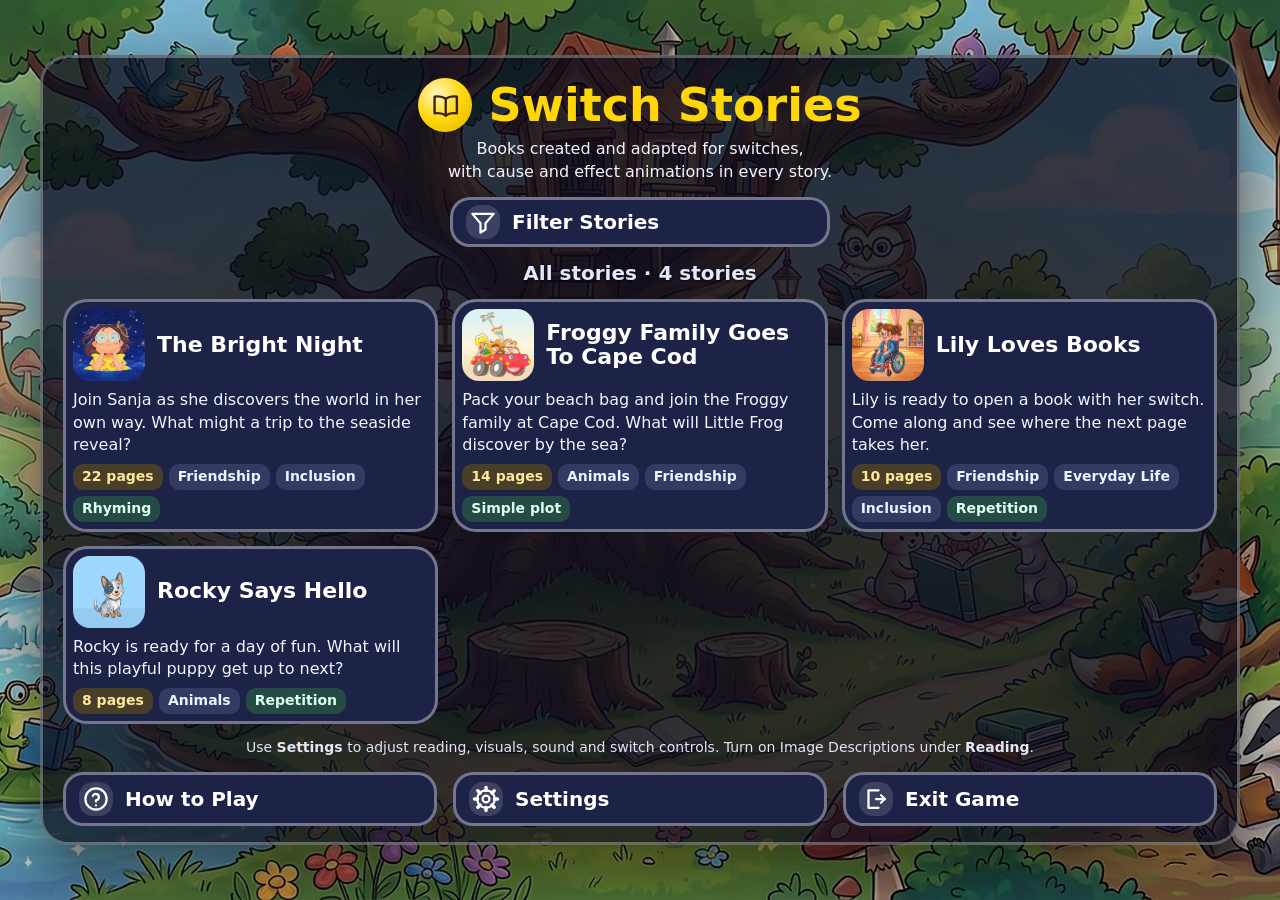
==== index.html @ e86f1f26 "Switch Stories: website copy in its own Pages repo Moved from narbehouse.github.io/bennyshub/apps/ga" ====
<!DOCTYPE html>
<html lang="en">
<head>
<meta charset="utf-8">
<meta name="viewport" content="width=device-width, initial-scale=1, viewport-fit=cover">
<title>Switch Stories</title>
<link href="/bennyshub/shared/offline-vendor/fonts/baloo2.css" rel="stylesheet">
<link rel="stylesheet" href="css/style.css?v=2026.11.05.1">
<script src="/bennyshub/shared/usage-analytics.js" defer></script>
<link rel="icon" type="image/png" sizes="32x32" href="/bennyshub/images/favicon-32.png">
<link rel="icon" type="image/png" sizes="16x16" href="/bennyshub/images/favicon-16.png">
</head>
<body>

<div id="nss" data-screen="library"></div>

<!-- Remove faint detached pixels before drawing clean high-contrast outlines. -->
<svg width="0" height="0" aria-hidden="true" style="position:absolute;pointer-events:none">
  <defs>
    <filter id="nss-cvi-silhouette" color-interpolation-filters="sRGB">
      <feComponentTransfer in="SourceAlpha" result="solid"><feFuncA type="discrete" tableValues="0 1"/></feComponentTransfer>
      <feMorphology in="solid" operator="erode" radius="1" result="core"/>
      <feMorphology in="core" operator="dilate" radius="1" result="clean"/>
      <feComposite in="SourceGraphic" in2="clean" operator="in"/>
    </filter>
  </defs>
</svg>

<!-- Shared hub modules, in the hub's required order, before any game script. -->
<script src="/bennyshub/shared/safe-audio.js" onerror="console.warn('safe-audio.js not loaded')"></script>
<script src="/bennyshub/shared/platform.js"></script>
<script src="/bennyshub/shared/scan-status-badge.js"></script>
<script src="/bennyshub/shared/choice-scan.js"></script>
<script src="/bennyshub/shared/choice-scan-adapter.js"></script>
<link rel="stylesheet" href="/bennyshub/shared/scan-status-badge.css">
<script src="/bennyshub/shared/voice-manager.js" onerror="console.warn('voice-manager.js not loaded')"></script>
<script src="/bennyshub/shared/scan-manager.js" onerror="console.warn('scan-manager.js not loaded')"></script>
<script src="/bennyshub/shared/ios-audio-fix.js" onerror="console.warn('ios-audio-fix.js not loaded')"></script>

<!-- Game modules. config.js holds every easy-to-change number, word and option. -->
<script src="js/config.js?v=2026.11.05.1"></script>
<script src="js/settings.js?v=2026.11.05.1"></script>
<script src="js/reading-history.js?v=2026.11.05.1"></script>
<script src="js/sound.js?v=2026.11.05.1"></script>
<script src="js/library.js?v=2026.11.05.1"></script>
<script src="js/descriptions.js?v=2026.11.05.1"></script>
<script src="js/braille-books.js?v=2026.11.05.1"></script>
<script src="stories/lily-loves-books/contact-shadows.js?v=2026.11.05.1"></script>
<script src="stories/rocky-says-hello/contact-shadows.js?v=2026.11.05.1"></script>
<!-- The list of stories. Each story's own story.js is loaded from it. -->
<script src="stories/list.js?v=2026.11.05.1"></script>
<script src="js/beach-walk.js?v=2026.11.05.1"></script>
<script src="js/ocean-listen.js?v=2026.11.05.1"></script>
<script src="js/sensory-actions.js?v=2026.11.05.1"></script>
<script src="js/final-actions.js?v=2026.11.05.1"></script>
<script src="js/illustration.js?v=2026.11.05.1"></script>
<script src="js/scene.js?v=2026.11.05.1"></script>
<script src="js/reader.js?v=2026.11.05.1"></script>
<script src="js/story.js?v=2026.11.05.1"></script>
<script src="js/input.js?v=2026.11.05.1"></script>
<script src="js/ui.js?v=2026.11.05.1"></script>
<script src="js/main.js?v=2026.11.05.1"></script>

</body>
</html>
---- css/style.css ----
/* Switch Stories
   The story fills the whole window: the picture on a canvas, the words in a
   big box along the bottom. Every menu is a plain, dark card scaled to fit
   (see fit() in ui.js) so nothing is cut off and nothing scrolls. Plain and
   calm on purpose, as in Glow Pop: big white text, few colours and no busy
   animation, for players with CVI. */

:root {
    --display-scale: 1;
    --ink: #ffffff;
    --muted: #c9cde6;
    --value: #ffd60a;
    --card: rgba(8, 10, 26, 0.94);
    --card-edge: rgba(255, 255, 255, 0.3);
    --btn: #1d2247;
    --btn-edge: rgba(255, 255, 255, 0.38);
    --font: 'Baloo 2', 'Segoe UI Rounded', 'Arial Rounded MT Bold', 'Trebuchet MS', system-ui, sans-serif;
}

* { box-sizing: border-box; }

html, body {
    height: 100%;
    margin: 0;
    overflow: hidden;
    background: #05060f;
}

body {
    font-family: var(--font);
    color: var(--ink);
    -webkit-user-select: none;
    user-select: none;
    touch-action: none;
    -webkit-tap-highlight-color: transparent;
    overscroll-behavior: none;
}

#nss { position: fixed; inset: 0; background: #05060f; }

/* The story picture shows only while a story is open (and behind its pause menu). */
.nss-stage { position: fixed; inset: 0; width: 100%; height: 100%; display: block; visibility: hidden; }
#nss.story-open .nss-stage { visibility: visible; }

.nss-btn {
    font: inherit;
    color: inherit;
    border: 0;
    cursor: pointer;
    position: relative;
    transition: transform 120ms ease, box-shadow 120ms ease, background-color 120ms ease;
}

.nss-icon { width: 30px; height: 30px; stroke: currentColor; stroke-width: 3.6; stroke-linecap: round; stroke-linejoin: round; fill: none; }
.nss-dot, .nss-fill { fill: currentColor; stroke: none; }

/* ------------------------------------------------------------ the screens */

.nss-screen {
    position: fixed;
    inset: 0;
    display: none;
    align-items: center;
    justify-content: center;
    padding: max(8px, env(safe-area-inset-top)) max(8px, env(safe-area-inset-right)) max(8px, env(safe-area-inset-bottom)) max(8px, env(safe-area-inset-left));
    background: rgba(0, 0, 0, 0.55);
    overflow: hidden;
}

.nss-screen.show { display: flex; }

.nss-card {
    position: relative;
    flex: none;
    width: min(760px, 94vw);
    padding: 20px 24px 24px;
    border-radius: 28px;
    background: var(--card);
    border: 3px solid var(--card-edge);
    box-shadow: 0 24px 70px rgba(0, 0, 0, 0.6);
    transform: scale(var(--card-scale, 1));
    transform-origin: center center;
}

.nss-card-narrow { width: min(560px, 94vw); }

.nss-title {
    margin: 0 0 14px;
    font-size: clamp(30px, 4.4vw, 44px);
    font-weight: 800;
    line-height: 1.05;
    text-align: center;
}

.nss-sub {
    margin: 2px 0 16px;
    text-align: center;
    color: var(--muted);
    font-size: clamp(18px, 2.4vw, 24px);
    font-weight: 700;
}

.nss-scan-status { min-block-size: 0; position: absolute; top: 10px; right: 14px; padding: 0; z-index: 3; }
.nss-story .nss-scan-status { top: max(14px, env(safe-area-inset-top)); left: 14px; right: auto; }

/* ----------------------------------------------------------------- library */

.nss-brand {
    display: flex;
    align-items: center;
    justify-content: center;
    gap: 16px;
    margin-top: 4px;
}

/* The menus' picture (Picture Book look only), behind the library, Settings
   and How to Play. The picture holds still; only a few fireflies rise and
   fade, gently, never flashing. Simple High Contrast menus are plain black. */
.nss-menu-bg { position: fixed; inset: 0; overflow: hidden; display: none; pointer-events: none; }
#nss:not(.cvi)[data-screen="library"] .nss-menu-bg.ready,
#nss:not(.cvi)[data-screen="filters"] .nss-menu-bg.ready,
#nss:not(.cvi)[data-screen="lengths"] .nss-menu-bg.ready,
#nss:not(.cvi)[data-screen="settings"] .nss-menu-bg.ready,
#nss:not(.cvi)[data-screen="help"] .nss-menu-bg.ready { display: block; }
.nss-menu-pic {
    position: absolute;
    inset: 0;
    width: 100%;
    height: 100%;
    object-fit: cover;
}
/* A soft shade in the middle, so the card's words stay easy to read. */
.nss-menu-bg::after {
    content: "";
    position: absolute;
    inset: 0;
    background: radial-gradient(ellipse at center, rgba(5, 6, 15, 0.35) 0%, rgba(5, 6, 15, 0.1) 60%, rgba(5, 6, 15, 0) 100%);
}
/* The fireflies: only behind the main menu (the story library). */
.nss-firefly { display: none; }
#nss[data-screen="library"] .nss-firefly { display: block; }
.nss-firefly {
    position: absolute;
    left: var(--x);
    top: var(--y);
    width: 18px;
    height: 18px;
    border-radius: 50%;
    background: radial-gradient(circle, #ffffff 0%, #fff2a8 40%, rgba(255, 214, 10, 0) 72%);
    box-shadow: 0 0 18px 8px rgba(255, 225, 110, 0.55);
    opacity: 0;
    will-change: transform, opacity;
    animation: nss-firefly var(--d, 11s) ease-in-out var(--delay, 0s) infinite;
}
@keyframes nss-firefly {
    0%   { opacity: 0;    transform: translate(0, 0); }
    25%  { opacity: 0.85; }
    75%  { opacity: 0.85; }
    100% { opacity: 0;    transform: translate(var(--dx, 2vw), -16vh); }
}
/* Over the picture, these menus have only a light wash, and their cards let a
   little of the forest show through. The tiles, rows and buttons on them stay
   solid, so their words read just as clearly. */
#nss:not(.cvi)[data-screen="library"] .nss-screen.show,
#nss:not(.cvi)[data-screen="filters"] .nss-screen.show,
#nss:not(.cvi)[data-screen="lengths"] .nss-screen.show,
#nss:not(.cvi)[data-screen="settings"] .nss-screen.show,
#nss:not(.cvi)[data-screen="help"] .nss-screen.show { background: rgba(5, 6, 15, 0.15); }
#nss:not(.cvi)[data-screen="library"] .nss-card,
#nss:not(.cvi)[data-screen="filters"] .nss-card,
#nss:not(.cvi)[data-screen="lengths"] .nss-card,
#nss:not(.cvi)[data-screen="settings"] .nss-card,
#nss:not(.cvi)[data-screen="help"] .nss-card { background: rgba(8, 10, 26, 0.76); }
#nss:not(.cvi) .nss-card .nss-sub,
#nss:not(.cvi) .nss-card .nss-title,
#nss:not(.cvi) .nss-help-body p { text-shadow: 0 1px 3px rgba(0, 0, 0, 0.8); }
#nss:not(.cvi) .nss-card .nss-sub { color: #e4e7fb; }
/* Simple High Contrast: these menus are plain black, even over a paused story. */
#nss.cvi[data-screen="library"] .nss-screen.show,
#nss.cvi[data-screen="filters"] .nss-screen.show,
#nss.cvi[data-screen="lengths"] .nss-screen.show,
#nss.cvi[data-screen="settings"] .nss-screen.show,
#nss.cvi[data-screen="help"] .nss-screen.show { background: #000000; }

/* An open book on a warm yellow circle. */
.nss-logo {
    flex: none;
    width: clamp(54px, 7.4vw, 72px);
    height: clamp(54px, 7.4vw, 72px);
    border-radius: 50%;
    display: grid;
    place-items: center;
    color: #3a2410;
    background: radial-gradient(circle at 35% 30%, #fff6c2 0%, #ffd60a 50%, #e0b400 100%);
}
.nss-logo .nss-icon { width: 62%; height: 62%; stroke-width: 3.4; }

.nss-brand-title {
    margin: 0;
    font-size: clamp(38px, 6vw, 62px);
    font-weight: 800;
    line-height: 1;
    color: var(--value);
}

.nss-tiles {
    display: grid;
    grid-template-columns: repeat(var(--tiles, 3), minmax(0, 380px));
    justify-content: center;
    gap: clamp(12px, 2vw, 20px);
    margin-bottom: clamp(14px, 2vw, 20px);
}

.nss-tile {
    display: flex;
    flex-direction: column;
    gap: 6px;
    padding: 8px 8px 10px;
    border-radius: 24px;
    color: #fff;
    background: var(--btn);
    box-shadow: inset 0 0 0 3px var(--btn-edge);
}

.nss-tile:active { transform: translateY(4px); }

.nss-card-library { width: min(1200px, 94vw); }

.nss-pic {
    display: block;
    width: 100%;
    aspect-ratio: 1;
    height: auto;
    max-height: clamp(130px, 32vh, 290px);
    border-radius: 17px;
}

.nss-tile-label {
    font-size: clamp(21px, 2.8vw, 28px);
    font-weight: 800;
    line-height: 1.1;
}

/* One scan choice per book; its description and topic badges are plain text. */
.nss-tile { text-align: left; padding: 10px; gap: 12px; }
.nss-tile .nss-pic { height: clamp(160px, 24vh, 220px); aspect-ratio: auto; max-height: none; }
.nss-tile-copy { display: flex; flex-direction: column; gap: 10px; flex: 1; padding: 2px 6px 6px; min-width: 0; }
.nss-tile-label { font-size: 26px; }
.nss-tile-description { display: block; font: 500 18px/1.4 'Segoe UI', system-ui, sans-serif; color: #f3f4ff; }
.nss-story-tags { display: flex; flex-wrap: wrap; align-items: center; gap: 6px; margin-top: auto; }
.nss-story-tag { display: inline-block; padding: 3px 9px; border-radius: 10px; background: #333b63; color: #eef2ff; font: 600 15px/1.4 'Segoe UI', system-ui, sans-serif; }
.nss-page-count { color: #ffe999; background: #493e28; }
.nss-reading-tag { color: #dbfff0; background: #254b46; }
.nss-tile-description:empty { display: none; }
.nss-library-intro { max-width: 780px; margin: 10px auto 14px; color: #f3f4ff; text-align: center; font: 400 17px/1.4 'Segoe UI', system-ui, sans-serif; }
.nss-library-browse { display: flex; justify-content: center; gap: 14px; }
.nss-library-filters { margin-bottom: 14px; }
.nss-library-paging[hidden] { display: none; }
.nss-library-browse .nss-menu-item { flex: 1; max-width: 380px; min-height: 58px; font-size: 21px; }
.nss-library-browse .nss-icon-chip { width: 34px; height: 34px; }
.nss-library-browse .nss-more { width: auto; margin: 0; }
/* The scan highlight extends 11px past a button; reserve room around nearby words. */
.nss-library-note { color: #e2e6f6; text-align: center; font: 400 14px/1.4 'Segoe UI', system-ui, sans-serif; margin: 14px 0; }
.nss-filter-status { text-align: center; color: #e2e6f6; font-size: 18px; margin: 0 0 16px; }
.nss-filter-choices { display: grid; grid-template-columns: repeat(2, minmax(0, 1fr)); gap: 14px; margin-bottom: 16px; }
.nss-filter-choice[aria-pressed="true"] { box-shadow: inset 0 0 0 3px #ffe999; }
.nss-filter-count { flex: none; font: 600 16px/1.3 'Segoe UI', system-ui, sans-serif; }
.nss-filter-selected { display: block; margin-top: 4px; color: #ffe999; font: 600 14px/1.3 'Segoe UI', system-ui, sans-serif; }
.nss-filter-navigation { display: flex; gap: 14px; }
.nss-filter-navigation .nss-menu-item { flex: 1; }
#nss.cvi .nss-tile, #nss.cvi .nss-card-filters { background: #000; }
#nss.cvi .nss-story-tag { background: #000; color: #fff; box-shadow: inset 0 0 0 1px #bcbcbc; }
#nss.cvi .nss-page-count { color: #ffe999; }
#nss.cvi .nss-tile-description, #nss.cvi .nss-library-intro, #nss.cvi .nss-library-note { color: #fff; }

/* A single detailed card keeps smaller windows readable without scrolling. */
.nss-library-single .nss-tiles { grid-template-columns: minmax(0, 760px); }
.nss-library-single .nss-tile { display: grid; grid-template-columns: 180px minmax(0, 1fr); align-items: center; gap: 16px; }
.nss-library-single .nss-tile .nss-pic { width: 180px; height: 180px; }
.nss-library-single .nss-card-library { max-width: 820px; }

/* Up to six books in two rows on larger windows, with full descriptions. */
.nss-library-grid .nss-card-library { padding: 16px 20px; }
.nss-library-grid .nss-brand-title { font-size: 46px; }
.nss-library-grid .nss-logo { width: 54px; height: 54px; }
.nss-library-grid .nss-library-intro { font-size: 16px; margin: 6px auto 14px; }
.nss-library-grid .nss-library-filters { margin-bottom: 14px; }
.nss-library-grid .nss-sub { font-size: 20px; margin: 4px 0 14px; }
.nss-library-grid .nss-tiles { gap: 14px; margin-bottom: 14px; }
.nss-library-grid .nss-tile { display: grid; grid-template-columns: 72px minmax(0, 1fr); align-content: start; align-items: center; gap: 8px 12px; }
.nss-library-grid .nss-tile .nss-pic { width: 72px; height: 72px; }
.nss-library-grid .nss-tile-copy { display: contents; }
.nss-library-grid .nss-tile-label { font-size: 22px; }
.nss-library-grid .nss-tile-description, .nss-library-grid .nss-story-tags { grid-column: 1 / -1; }
.nss-library-grid .nss-tile-description { font-size: 16px; }
.nss-library-grid .nss-story-tag { font-size: 14px; }
.nss-library-grid .nss-library-browse .nss-menu-item { min-height: 50px; font-size: 20px; }
.nss-library-grid .nss-util .nss-menu-item { min-height: 54px; font-size: 20px; }
.nss-library-grid .nss-util .nss-icon-chip { width: 34px; height: 34px; }

/* Share natural content heights across each row of books. Tag rows start
   together and grow downward, even when descriptions or badges wrap. */
@supports (grid-template-rows: subgrid) {
    .nss-screen-library:not(.nss-library-single) .nss-tile {
        display: grid;
        grid-template-columns: minmax(0, 1fr);
        grid-template-rows: subgrid;
        grid-row: span 4;
    }
    .nss-screen-library:not(.nss-library-single):not(.nss-library-grid) .nss-tile-copy {
        display: grid;
        grid-template-columns: minmax(0, 1fr);
        grid-template-rows: subgrid;
        grid-row: span 3;
    }
    .nss-screen-library:not(.nss-library-single) .nss-tile-description { grid-row: 2; }
    .nss-screen-library:not(.nss-library-single) .nss-story-tags {
        grid-row: 3;
        margin-top: 0;
        align-self: start;
        align-content: start;
    }
    .nss-screen-library.nss-library-grid .nss-tile {
        grid-template-columns: 72px minmax(0, 1fr);
        grid-row: span 3;
    }
}

.nss-more { width: 100%; margin-bottom: clamp(10px, 1.6vw, 16px); justify-content: center; }
.nss-more .nss-menu-label { flex: none; }

.nss-util {
    display: grid;
    grid-template-columns: repeat(3, minmax(0, 1fr));
    gap: clamp(10px, 1.6vw, 16px);
}

/* ------------------------------------------------------------- menu items */

.nss-menu-item {
    display: flex;
    align-items: center;
    gap: 12px;
    min-height: clamp(60px, 8.6vh, 78px);
    padding: 8px 16px;
    border-radius: 20px;
    color: #fff;
    font-size: clamp(18px, 2.3vw, 24px);
    font-weight: 800;
    text-align: left;
    line-height: 1.1;
    background: var(--btn);
    box-shadow: inset 0 0 0 3px var(--btn-edge);
}

.nss-menu-item:active { transform: translateY(3px); }

.nss-menu-label { flex: 1; }

.nss-icon-chip {
    flex: none;
    width: 46px;
    height: 46px;
    display: grid;
    place-items: center;
    border-radius: 14px;
    background: rgba(255, 255, 255, 0.14);
}

.nss-list { display: grid; gap: 12px; }

/* Page navigation stays short and follows a left-to-right scan order. */
.nss-page-status { text-align: center; margin: 0 0 14px; font-size: 20px; font-weight: 700; }
.nss-page-choices { display: grid; grid-template-columns: repeat(3, minmax(0, 1fr)); gap: 12px; }
.nss-page-choice { flex-direction: column; justify-content: center; gap: 4px; padding: 12px 4px; }
.nss-page-number { font-size: clamp(36px, 6vw, 54px); }
.nss-page-caption { font-size: 16px; }
.nss-page-choice[aria-current="page"] { box-shadow: inset 0 0 0 4px #fff; }
.nss-page-navigation { display: grid; grid-template-columns: repeat(2, minmax(0, 1fr)); gap: 12px; margin-top: 14px; }
.nss-page-navigation .nss-menu-item { justify-content: center; text-align: center; padding: 10px 8px; }
.nss-page-navigation .nss-menu-item:disabled { opacity: .38; cursor: default; }

@media (max-height: 560px) and (min-aspect-ratio: 1/1) {
    .nss-card-pause { width: min(720px, 94vw); }
    .nss-card-pause .nss-list { grid-template-columns: repeat(2, minmax(0, 1fr)); }
    .nss-card-pause .nss-menu-item { min-height: 52px; }
    .nss-card-pause .nss-icon-chip { width: 32px; height: 32px; }
    .nss-card-pages .nss-sub { margin-bottom: 8px; }
    .nss-card-pages .nss-page-status { margin-bottom: 8px; }
    .nss-page-choice { padding: 8px 4px; }
    .nss-page-navigation { margin-top: 10px; }
}

/* ----------------------------------------------------------------- settings */

.nss-card-settings { width: min(640px, 94vw); }
.nss-card-settings.nss-card-top { width: min(760px, 94vw); }
.nss-card-settings.with-preview { width: auto; max-width: 96vw; }

.nss-settings-body { display: flex; gap: 20px; align-items: center; }
.nss-settings-list { display: grid; gap: 12px; flex: 1; min-width: min(460px, 80vw); }

/* The top page: five big page buttons and Back, three by two. */
.nss-card-top .nss-settings-list { grid-template-columns: repeat(2, minmax(0, 1fr)); }
.nss-card-top [data-setting="back"] { grid-column: 1 / -1; justify-content: center; }
.nss-card-top [data-setting="back"] .nss-menu-label { flex: none; }

.nss-preview { display: none; flex: none; }
.with-preview .nss-preview { display: block; }
.nss-preview-pic {
    display: block;
    width: 100%;
    height: 100%;
    border-radius: 14px;
    box-shadow: 0 0 0 3px var(--btn-edge);
}

.nss-row {
    display: flex;
    align-items: center;
    justify-content: space-between;
    gap: 12px;
    min-height: clamp(54px, 7.4vh, 68px);
    padding: 8px 18px;
    border-radius: 18px;
    background: var(--btn);
    box-shadow: inset 0 0 0 2px rgba(255, 255, 255, 0.22);
    font-size: clamp(18px, 2.1vw, 23px);
    text-align: left;
}

.nss-row-label { font-weight: 800; }
.nss-row-value { display: inline-flex; align-items: center; gap: 10px; font-weight: 800; color: var(--value); text-align: right; }
.nss-row-nav { justify-content: center; background: #2b3157; box-shadow: inset 0 0 0 3px var(--btn-edge); }

.nss-swatch {
    width: 22px;
    height: 22px;
    border-radius: 50%;
    border: 2px solid rgba(255, 255, 255, 0.8);
    box-shadow: 0 0 0 1px rgba(0, 0, 0, 0.5);
}

/* Phones held upright: one column, and the preview above the rows. */
@media (max-aspect-ratio: 1/1) {
    .nss-settings-body { flex-direction: column; }
    .nss-preview { order: -1; }
    .nss-settings-list { width: 100%; min-width: 0; }
    .nss-card-top .nss-settings-list { grid-template-columns: repeat(2, minmax(0, 1fr)); }
}

/* Short, wide windows (a phone on its side): two columns of rows, so they
   stay big instead of shrinking to fit one tall column. */
@media (max-height: 560px) and (min-aspect-ratio: 1/1) {
    .nss-settings-list { grid-template-columns: repeat(2, minmax(0, 1fr)); }
    .nss-row-nav { grid-column: 1 / -1; }
    .nss-card-top .nss-settings-list { grid-template-columns: repeat(2, minmax(0, 1fr)); }
}

/* -------------------------------------------------------------- how to play */

.nss-help-title {
    display: flex;
    align-items: center;
    justify-content: center;
    gap: 12px;
    width: 100%;
    padding: 8px 14px;
    margin-bottom: 8px;
    border-radius: 20px;
    background: transparent;
    font-size: clamp(30px, 4.4vw, 44px);
    font-weight: 800;
}

.nss-help-body p {
    margin: 0 0 10px;
    font-size: clamp(18px, 2.3vw, 23px);
    line-height: 1.35;
    color: #f2f3ff;
}

.nss-help-body b { color: var(--value); }
.nss-help-body + .nss-menu-item { margin-top: 14px; width: 100%; }

/* ---------------------------------------------------------------- the story */

.nss-story { position: fixed; inset: 0; display: none; }
.nss-story.show { display: block; }

/* Captions sit over the scene. Their measured height reserves clear floor
   above the words for every character and action. */
.nss-textbox {
    position: absolute;
    left: 0;
    right: 0;
    bottom: 0;
    padding: calc(20px * var(--display-scale)) max(24px, 5vw) max(calc(18px * var(--display-scale)), env(safe-area-inset-bottom, 0px));
    background: transparent;
    color: #ffffff;
    text-shadow: 0 2px 5px rgba(0, 0, 0, 0.8);
    isolation: isolate;
    display: flex;
    flex-direction: column;
    align-items: center;
    justify-content: center;
    text-align: center;
    transition: opacity 0.22s ease;
}

.nss-textbox::before {
    content: '';
    position: absolute;
    inset: calc(-64px * var(--display-scale)) 0 0;
    z-index: -1;
    pointer-events: none;
    background: linear-gradient(to bottom, transparent, rgba(0, 0, 0, 0.66) calc(64px * var(--display-scale)), rgba(0, 0, 0, 0.8));
}

.nss-textbox.fade { opacity: 0; }

.nss-credits { max-width: 108ch; margin-top: 10px; font: 400 clamp(11px, 1.05vw, calc(15px * var(--display-scale)))/1.35 Arial, sans-serif; color: #fff; }
.nss-credits[hidden], .nss-textbox.choosing .nss-credits { display: none; }
.nss-credits a { color: inherit; text-decoration: underline; text-underline-offset: 2px; cursor: pointer; }

.nss-words { margin: 0; font-weight: 800; line-height: 1.22; font-size: clamp(28px, 4.8vw, calc(58px * var(--display-scale))); max-width: 32ch; }
#nss.xl .nss-words { font-size: clamp(34px, 6.4vw, calc(78px * var(--display-scale))); }

/* Leave a pixel for fractional line-box rounding so hiding the hint during
   an action cannot move the room and its grounded characters up or down. */
.nss-hint { margin: calc(6px * var(--display-scale)) 0 0; min-height: calc(1.3em + 1px); line-height: 1.3; font-size: clamp(17px, 2.3vw, calc(24px * var(--display-scale))); font-weight: 700; color: #eeeeee; }
/* Small page numbers ("1 of 7") inside the words box, in both looks. */
.nss-pageno { position: absolute; top: calc(10px * var(--display-scale)); right: max(20px, 5vw); font-size: clamp(15px, 1.5vw, calc(19px * var(--display-scale))); line-height: 1.2; font-weight: 800; color: #eeeeee; }
.nss-textbox.numbered { padding-top: calc(36px * var(--display-scale)); }

/* The CVI look: black, white words, nothing extra. */
#nss.cvi .nss-textbox { color: #ffffff; text-shadow: none; }
#nss.cvi .nss-textbox::before { display: none; }
/* Books awaiting simplified artwork keep a readable caption over their full illustration. */
#nss.cvi .nss-story.has-spread .nss-textbox::before { display: block; }
#nss.cvi .nss-hint { color: #c8c8c8; }
#nss.cvi .nss-pageno { color: #bdbdbd; }

/* After The End: Read Again and Pick a Different Story, in place of the hint. */
.nss-end-choices { display: none; }
.nss-textbox.choosing .nss-hint { display: none; }
.nss-textbox.choosing .nss-end-choices {
    display: grid;
    grid-template-columns: repeat(2, minmax(0, 1fr));
    gap: clamp(10px, 1.6vw, 18px);
    width: min(calc(760px * var(--display-scale)), 100%);
    margin-top: 12px;
}
.nss-end-choices .nss-menu-item { justify-content: center; }
.nss-end-choices .nss-menu-label { flex: none; }
.nss-end-choices .nss-menu-item { font-size: calc(24px * var(--display-scale)); padding: calc(14px * var(--display-scale)); }
.nss-end-choices .nss-icon-chip { scale: var(--display-scale); margin-inline: calc(16px * (var(--display-scale) - 1)); }

/* Kept dim so it never competes with the story. */
.nss-pause-btn {
    position: absolute;
    top: max(14px, env(safe-area-inset-top));
    right: max(14px, env(safe-area-inset-right));
    width: calc(80px * var(--display-scale));
    height: calc(80px * var(--display-scale));
    border-radius: 50%;
    display: flex;
    flex-direction: column;
    align-items: center;
    justify-content: center;
    color: rgba(255, 255, 255, 0.8);
    background: rgba(0, 0, 0, 0.16);
    box-shadow: inset 0 0 0 2px rgba(255, 255, 255, 0.4);
}
#nss.cvi .nss-pause-btn { color: rgba(255, 255, 255, 0.35); background: rgba(255, 255, 255, 0.05); box-shadow: inset 0 0 0 2px rgba(255, 255, 255, 0.18); }

.nss-pause-icon .nss-icon { width: calc(26px * var(--display-scale)); height: calc(26px * var(--display-scale)); }
.nss-pause-label { font-size: calc(15px * var(--display-scale)); font-weight: 800; line-height: 1; margin-top: 2px; }

/* The hold-to-pause ring: fills as Enter is held. */
.nss-ring {
    position: absolute;
    inset: -9px;
    border-radius: 50%;
    background: conic-gradient(#ffffff calc(var(--p, 0) * 1turn), rgba(255, 255, 255, 0.18) 0);
    -webkit-mask: radial-gradient(farthest-side, transparent calc(100% - 9px), #000 calc(100% - 8px));
    mask: radial-gradient(farthest-side, transparent calc(100% - 9px), #000 calc(100% - 8px));
    opacity: 0;
    transition: opacity 150ms;
    pointer-events: none;
}

.nss-pause-btn.holding { color: #fff; }

/* Small words beside Pause: the two ways to bring up the menu. */
.nss-pause-tip {
    position: absolute;
    top: calc(max(14px, env(safe-area-inset-top)) + 40px * var(--display-scale));
    right: calc(max(14px, env(safe-area-inset-right)) + 94px * var(--display-scale));
    transform: translateY(-50%);
    max-width: calc(220px * var(--display-scale));
    padding: 6px 12px;
    border-radius: 14px;
    background: rgba(0, 0, 0, 0.38);
    color: #ffffff;
    font-size: calc(15px * var(--display-scale));
    font-weight: 700;
    line-height: 1.2;
    text-align: right;
    pointer-events: none;
    opacity: 0.85;
    transition: opacity 0.4s ease, background-color 0.4s ease;
}
#nss[data-pause-mode="scan"] .nss-pause-tip { display: none; }
/* Simple High Contrast: the same directions, white on black. */
#nss.cvi .nss-pause-tip { background: #000000; color: #ffffff; box-shadow: inset 0 0 0 2px #8a8a8a; opacity: 1; }
.nss-pause-btn.holding .nss-ring { opacity: 1; }

/* Scan to Pause highlights the visible instruction, in the caption flow.
   It wraps naturally on small screens and stays aligned as text changes. */
.nss-page-btn {
    display: block;
    max-width: 100%;
    padding: 0 8px;
    border-radius: 8px;
    background: transparent;
}
#nss[data-pause-mode="scan"] .nss-page-btn { margin-top: calc(18px * var(--display-scale)); }
#nss[data-pause-mode="scan"] .nss-textbox { padding-bottom: max(calc(18px * var(--display-scale)), env(safe-area-inset-bottom, 0px)); }
#nss .nss-story.choosing .nss-page-btn { display: none; }

/* --------------------------------------------------------------- highlight
   Colour, then a ring of the colour's own ink outside it, so the highlight
   has an edge on any background. Lifts with `translate`, which never fights
   the `transform` used for pressing and fitting. */

.nss-focus {
    outline: 7px solid var(--focus-color, #ffd700) !important;
    outline-offset: 2px;
    box-shadow: 0 0 0 11px var(--focus-ink, #1a1008), 0 10px 26px rgba(0, 0, 0, 0.4) !important;
    translate: 0 -3px;
    z-index: 2;
}

.nss-focus-full {
    background: var(--focus-color, #ffd700) !important;
    color: var(--focus-ink, #1a1008) !important;
    outline: 7px solid var(--focus-color, #ffd700) !important;
    outline-offset: 2px;
    box-shadow: 0 0 0 11px var(--focus-ink, #1a1008), 0 10px 26px rgba(0, 0, 0, 0.4) !important;
    translate: 0 -3px;
    z-index: 2;
}

.nss-focus-full .nss-tile-label, .nss-focus-full .nss-row-value { color: var(--focus-ink, #1a1008); }
.nss-focus-full .nss-tile-description, #nss.cvi .nss-focus-full .nss-tile-description,
.nss-focus-full .nss-filter-selected { color: var(--focus-ink, #1a1008); }
.nss-focus-full .nss-icon-chip { background: transparent; box-shadow: inset 0 0 0 2px var(--focus-ink, #1a1008); }

/* Keep library buttons in their reserved space when the scanner moves. */
.nss-card-library .nss-focus, .nss-card-library .nss-focus-full { translate: none; }

/* Keep the instruction still and put the outline outside its letters. */
.nss-page-btn.nss-focus, .nss-page-btn.nss-focus-full { translate: none; }
.nss-page-btn.nss-focus-full { text-shadow: none; }
.nss-pause-btn.nss-focus-full { color: var(--focus-ink, #1a1008) !important; }

/* Auto Scan paused by the Space brake: the same highlight, dotted. */
.nss-focus[data-narbe-scan-paused],
.nss-focus-full[data-narbe-scan-paused] { outline-style: dotted !important; }

/* ---------------------------------------------------------------- smaller */

@media (max-width: 560px) {
    .nss-card { padding: 16px 14px 18px; border-radius: 24px; }
    .nss-tiles { grid-template-columns: 1fr; gap: 10px; }
    .nss-tiles .nss-tile { flex-direction: row; align-items: center; gap: 14px; }
    .nss-tiles .nss-pic { flex: none; width: clamp(84px, 24vw, 108px); height: clamp(84px, 24vw, 108px); max-height: none; }
    .nss-tiles .nss-tile-label { flex: 1; text-align: left; }
    .nss-util .nss-menu-item { flex-direction: column; gap: 4px; padding: 8px 6px; text-align: center; font-size: 16px; }
    .nss-card-top .nss-menu-item { flex-direction: column; gap: 4px; padding: 8px 6px; text-align: center; font-size: 17px; }
    .nss-tile { padding: 6px 6px 8px; border-radius: 18px; }
    .nss-pic { border-radius: 13px; }
    .nss-tile-label { font-size: 19px; }
    .nss-textbox { padding: 14px 16px max(14px, env(safe-area-inset-bottom, 0px)); }
    .nss-end-choices .nss-menu-item { font-size: 17px; padding: 8px 10px; }
}

@media (max-width: 620px) {
    .nss-library-single .nss-tile { grid-template-columns: 98px minmax(0, 1fr); gap: 12px; padding: 12px; }
    .nss-library-single .nss-tile .nss-pic { width: 98px; height: 98px; }
    .nss-library-single .nss-tile-copy { display: contents; }
    .nss-library-single .nss-tile-label { font-size: 23px; }
    .nss-library-single .nss-tile-description, .nss-library-single .nss-story-tags { grid-column: 1 / -1; }
    .nss-tile-description { font-size: 17px; }
    .nss-story-tag { font-size: 14px; }
    .nss-library-intro { font-size: 15px; }
    .nss-library-browse { gap: 12px; }
    .nss-library-browse .nss-menu-item { font-size: 17px; padding: 8px 12px; gap: 6px; }
    .nss-library-browse .nss-icon-chip { display: none; }
    .nss-library-note { font-size: 13px; }
    .nss-card-filters { padding: 20px 14px; }
    .nss-filter-choices { gap: 12px; }
    .nss-filter-choice { flex-direction: column; align-items: flex-start; gap: 6px; padding: 12px; font-size: 20px; }
    .nss-filter-navigation .nss-icon-chip { display: none; }
}

@media (max-height: 680px) {
    .nss-card-library { padding: 14px; }
    .nss-card-library .nss-brand-title { font-size: 36px; }
    .nss-card-library .nss-logo { width: 46px; height: 46px; }
    .nss-card-library .nss-sub { margin: 4px 0 12px; font-size: 17px; }
    .nss-card-library .nss-util .nss-menu-item { min-height: 48px; padding: 8px; font-size: 16px; }
    .nss-card-library .nss-util .nss-icon-chip { display: none; }
    .nss-library-browse .nss-menu-item { min-height: 48px; }
}

/* Reclaim picture space on shorter tablets so scan clearance does not shrink text. */
@media (min-width: 621px) and (max-height: 899px) {
    .nss-screen-library:not(.nss-library-single):not(.nss-library-grid) .nss-tile .nss-pic { height: 150px; }
}

@media (max-height: 500px) and (min-width: 621px) {
    .nss-card-library { padding-top: 10px; padding-bottom: 10px; }
    .nss-library-header { display: flex; align-items: center; gap: 14px; margin-bottom: 12px; }
    .nss-card-library .nss-library-header .nss-library-filters { flex: 1.2; margin: 0; }
    .nss-card-library .nss-library-header .nss-sub { flex: 1; margin: 0; }
    .nss-library-header .nss-icon-chip { display: none; }
    .nss-card-filters { padding: 14px 20px; }
    .nss-card-filters .nss-title { font-size: 30px; margin-bottom: 6px; }
    .nss-card-filters .nss-sub { font-size: 18px; margin-bottom: 6px; }
    .nss-card-filters .nss-filter-status { font-size: 16px; margin-bottom: 10px; }
    .nss-card-filters .nss-menu-item { min-height: 52px; font-size: 20px; }
    .nss-card-filters .nss-icon-chip { width: 30px; height: 30px; }
    .nss-filter-choices { gap: 12px; margin-bottom: 12px; }
    .nss-library-single .nss-card-library { max-width: 1000px; }
    .nss-library-single .nss-tile { grid-template-columns: 96px minmax(0, 1fr); padding: 8px; gap: 12px; }
    .nss-library-single .nss-tile .nss-pic { width: 96px; height: 96px; }
    .nss-card-library .nss-library-browse .nss-menu-item,
    .nss-card-library .nss-util .nss-menu-item { min-height: 54px; }
    .nss-tile-copy { gap: 6px; }
    .nss-tile-label { font-size: 22px; }
    .nss-tile-description { font-size: 16px; }
    .nss-library-intro { font-size: 14px; margin: 0 0 14px; }
    .nss-story-tag { font-size: 13px; padding: 2px 8px; }
    .nss-card-library .nss-brand { display: none; }
    .nss-card-library .nss-tiles { margin-bottom: 12px; }
}

@media (max-height: 620px) and (max-width: 620px) {
    .nss-card-library { padding-top: 8px; padding-bottom: 8px; }
    .nss-card-library .nss-brand { display: none; }
    .nss-card-library .nss-library-filters { margin-bottom: 14px; }
    .nss-card-library .nss-tiles { margin-bottom: 8px; }
    .nss-library-single .nss-tile { grid-template-columns: 72px minmax(0, 1fr); gap: 6px; padding: 8px; }
    .nss-library-single .nss-tile .nss-pic { width: 72px; height: 72px; }
    .nss-library-single .nss-tile-label { font-size: 21px; }
    .nss-tile-description { font-size: 16px; }
    .nss-story-tags { gap: 4px; }
    .nss-story-tag { padding: 2px 8px; }
    .nss-library-intro { font-size: 14px; margin: 0 0 14px; }
    .nss-library-intro br { display: none; }
    .nss-library-intro span:first-child::after { content: ' '; }
    .nss-card-library .nss-library-browse .nss-menu-item,
    .nss-card-library .nss-util .nss-menu-item { min-height: 54px; }
}

@media (max-height: 500px) {
    .nss-pic { height: 84px; }
    .nss-pause-btn { width: 68px; height: 68px; }
    .nss-textbox { padding-top: 10px; padding-bottom: max(8px, env(safe-area-inset-bottom, 0px)); }
    .nss-words { font-size: clamp(28px, 7.2vh, 36px); max-width: none; }
    #nss.xl .nss-words { font-size: clamp(32px, 9vh, 46px); }
}

@media (prefers-reduced-motion: reduce) {
    .nss-textbox, .nss-btn { transition: none; }
    .nss-firefly { display: none; }
}
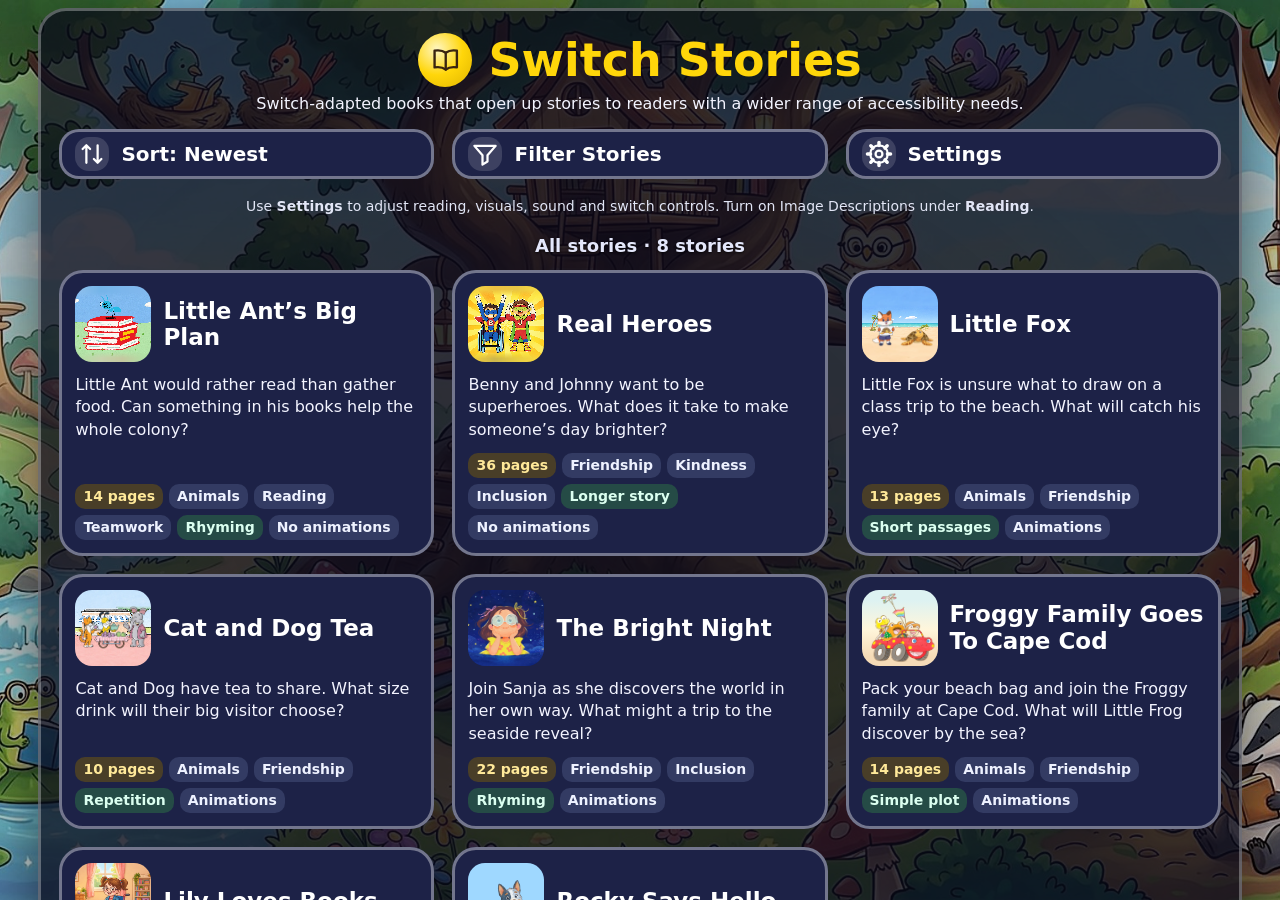
==== commit 47424251: "Switch Stories: four new books and player updates from the PC Hub New books: Little Ant's Big Plan (" ====
--- a/index.html
+++ b/index.html
@@ -1,14 +1,14 @@
 <!DOCTYPE html>
 <html lang="en">
 <head>
+<script src="/bennyshub/shared/usage-analytics.js" defer></script>
 <meta charset="utf-8">
 <meta name="viewport" content="width=device-width, initial-scale=1, viewport-fit=cover">
 <title>Switch Stories</title>
-<link href="/bennyshub/shared/offline-vendor/fonts/baloo2.css" rel="stylesheet">
-<link rel="stylesheet" href="css/style.css?v=2026.11.05.1">
-<script src="/bennyshub/shared/usage-analytics.js" defer></script>
 <link rel="icon" type="image/png" sizes="32x32" href="/bennyshub/images/favicon-32.png">
 <link rel="icon" type="image/png" sizes="16x16" href="/bennyshub/images/favicon-16.png">
+<link href="/bennyshub/shared/offline-vendor/fonts/baloo2.css" rel="stylesheet">
+<link rel="stylesheet" href="css/style.css?v=2026.11.22.2">
 </head>
 <body>
 
@@ -38,28 +38,28 @@
 <script src="/bennyshub/shared/ios-audio-fix.js" onerror="console.warn('ios-audio-fix.js not loaded')"></script>
 
 <!-- Game modules. config.js holds every easy-to-change number, word and option. -->
-<script src="js/config.js?v=2026.11.05.1"></script>
-<script src="js/settings.js?v=2026.11.05.1"></script>
-<script src="js/reading-history.js?v=2026.11.05.1"></script>
-<script src="js/sound.js?v=2026.11.05.1"></script>
-<script src="js/library.js?v=2026.11.05.1"></script>
-<script src="js/descriptions.js?v=2026.11.05.1"></script>
-<script src="js/braille-books.js?v=2026.11.05.1"></script>
-<script src="stories/lily-loves-books/contact-shadows.js?v=2026.11.05.1"></script>
-<script src="stories/rocky-says-hello/contact-shadows.js?v=2026.11.05.1"></script>
+<script src="js/config.js?v=2026.11.22.2"></script>
+<script src="js/settings.js?v=2026.11.22.2"></script>
+<script src="js/reading-history.js?v=2026.11.22.2"></script>
+<script src="js/sound.js?v=2026.11.22.2"></script>
+<script src="js/library.js?v=2026.11.22.2"></script>
+<script src="js/descriptions.js?v=2026.11.22.2"></script>
+<script src="js/braille-books.js?v=2026.11.22.2"></script>
+<script src="stories/lily-loves-books/contact-shadows.js?v=2026.11.22.2"></script>
+<script src="stories/rocky-says-hello/contact-shadows.js?v=2026.11.22.2"></script>
 <!-- The list of stories. Each story's own story.js is loaded from it. -->
-<script src="stories/list.js?v=2026.11.05.1"></script>
-<script src="js/beach-walk.js?v=2026.11.05.1"></script>
-<script src="js/ocean-listen.js?v=2026.11.05.1"></script>
-<script src="js/sensory-actions.js?v=2026.11.05.1"></script>
-<script src="js/final-actions.js?v=2026.11.05.1"></script>
-<script src="js/illustration.js?v=2026.11.05.1"></script>
-<script src="js/scene.js?v=2026.11.05.1"></script>
-<script src="js/reader.js?v=2026.11.05.1"></script>
-<script src="js/story.js?v=2026.11.05.1"></script>
-<script src="js/input.js?v=2026.11.05.1"></script>
-<script src="js/ui.js?v=2026.11.05.1"></script>
-<script src="js/main.js?v=2026.11.05.1"></script>
+<script src="stories/list.js?v=2026.11.22.2"></script>
+<script src="js/beach-walk.js?v=2026.11.22.2"></script>
+<script src="js/ocean-listen.js?v=2026.11.22.2"></script>
+<script src="js/sensory-actions.js?v=2026.11.22.2"></script>
+<script src="js/final-actions.js?v=2026.11.22.2"></script>
+<script src="js/illustration.js?v=2026.11.22.2"></script>
+<script src="js/scene.js?v=2026.11.22.2"></script>
+<script src="js/reader.js?v=2026.11.22.2"></script>
+<script src="js/story.js?v=2026.11.22.2"></script>
+<script src="js/input.js?v=2026.11.22.2"></script>
+<script src="js/ui.js?v=2026.11.22.2"></script>
+<script src="js/main.js?v=2026.11.22.2"></script>
 
 </body>
 </html>
--- a/css/style.css
+++ b/css/style.css
@@ -1,7 +1,7 @@
 /* Switch Stories
    The story fills the whole window: the picture on a canvas, the words in a
-   big box along the bottom. Every menu is a plain, dark card scaled to fit
-   (see fit() in ui.js) so nothing is cut off and nothing scrolls. Plain and
+   big box along the bottom. Settings menus scale to fit; the library keeps
+   full descriptions and tags readable and scrolls with the highlight. Plain and
    calm on purpose, as in Glow Pop: big white text, few colours and no busy
    animation, for players with CVI. */
 
@@ -38,7 +38,7 @@
 
 #nss { position: fixed; inset: 0; background: #05060f; }
 
-/* The story picture shows only while a story is open (and behind its pause menu). */
+/* An open story keeps its paused picture behind Pause and all its menus. */
 .nss-stage { position: fixed; inset: 0; width: 100%; height: 100%; display: block; visibility: hidden; }
 #nss.story-open .nss-stage { visibility: visible; }
 
@@ -113,15 +113,16 @@
     margin-top: 4px;
 }
 
-/* The menus' picture (Picture Book look only), behind the library, Settings
-   and How to Play. The picture holds still; only a few fireflies rise and
-   fade, gently, never flashing. Simple High Contrast menus are plain black. */
+/* The library picture also appears in Settings and How to Play when no story
+   is open. During a story, keep that page behind every menu. The picture holds
+   still; only the library's fireflies move. Simple High Contrast library menus
+   are plain black. */
 .nss-menu-bg { position: fixed; inset: 0; overflow: hidden; display: none; pointer-events: none; }
-#nss:not(.cvi)[data-screen="library"] .nss-menu-bg.ready,
-#nss:not(.cvi)[data-screen="filters"] .nss-menu-bg.ready,
-#nss:not(.cvi)[data-screen="lengths"] .nss-menu-bg.ready,
-#nss:not(.cvi)[data-screen="settings"] .nss-menu-bg.ready,
-#nss:not(.cvi)[data-screen="help"] .nss-menu-bg.ready { display: block; }
+#nss:not(.story-open):not(.cvi)[data-screen="library"] .nss-menu-bg.ready,
+#nss:not(.story-open):not(.cvi)[data-screen="filters"] .nss-menu-bg.ready,
+#nss:not(.story-open):not(.cvi)[data-screen="lengths"] .nss-menu-bg.ready,
+#nss:not(.story-open):not(.cvi)[data-screen="settings"] .nss-menu-bg.ready,
+#nss:not(.story-open):not(.cvi)[data-screen="help"] .nss-menu-bg.ready { display: block; }
 .nss-menu-pic {
     position: absolute;
     inset: 0;
@@ -161,26 +162,27 @@
 /* Over the picture, these menus have only a light wash, and their cards let a
    little of the forest show through. The tiles, rows and buttons on them stay
    solid, so their words read just as clearly. */
-#nss:not(.cvi)[data-screen="library"] .nss-screen.show,
-#nss:not(.cvi)[data-screen="filters"] .nss-screen.show,
-#nss:not(.cvi)[data-screen="lengths"] .nss-screen.show,
-#nss:not(.cvi)[data-screen="settings"] .nss-screen.show,
-#nss:not(.cvi)[data-screen="help"] .nss-screen.show { background: rgba(5, 6, 15, 0.15); }
-#nss:not(.cvi)[data-screen="library"] .nss-card,
-#nss:not(.cvi)[data-screen="filters"] .nss-card,
-#nss:not(.cvi)[data-screen="lengths"] .nss-card,
-#nss:not(.cvi)[data-screen="settings"] .nss-card,
-#nss:not(.cvi)[data-screen="help"] .nss-card { background: rgba(8, 10, 26, 0.76); }
+#nss:not(.story-open):not(.cvi)[data-screen="library"] .nss-screen.show,
+#nss:not(.story-open):not(.cvi)[data-screen="filters"] .nss-screen.show,
+#nss:not(.story-open):not(.cvi)[data-screen="lengths"] .nss-screen.show,
+#nss:not(.story-open):not(.cvi)[data-screen="settings"] .nss-screen.show,
+#nss:not(.story-open):not(.cvi)[data-screen="help"] .nss-screen.show { background: rgba(5, 6, 15, 0.15); }
+#nss:not(.story-open):not(.cvi)[data-screen="library"] .nss-card,
+#nss:not(.story-open):not(.cvi)[data-screen="filters"] .nss-card,
+#nss:not(.story-open):not(.cvi)[data-screen="lengths"] .nss-card,
+#nss:not(.story-open):not(.cvi)[data-screen="settings"] .nss-card,
+#nss:not(.story-open):not(.cvi)[data-screen="help"] .nss-card { background: rgba(8, 10, 26, 0.76); }
 #nss:not(.cvi) .nss-card .nss-sub,
 #nss:not(.cvi) .nss-card .nss-title,
 #nss:not(.cvi) .nss-help-body p { text-shadow: 0 1px 3px rgba(0, 0, 0, 0.8); }
 #nss:not(.cvi) .nss-card .nss-sub { color: #e4e7fb; }
-/* Simple High Contrast: these menus are plain black, even over a paused story. */
-#nss.cvi[data-screen="library"] .nss-screen.show,
-#nss.cvi[data-screen="filters"] .nss-screen.show,
-#nss.cvi[data-screen="lengths"] .nss-screen.show,
-#nss.cvi[data-screen="settings"] .nss-screen.show,
-#nss.cvi[data-screen="help"] .nss-screen.show { background: #000000; }
+/* Simple High Contrast uses black library menus and the same translucent
+   Pause shade over an open story, so its current characters remain visible. */
+#nss:not(.story-open).cvi[data-screen="library"] .nss-screen.show,
+#nss:not(.story-open).cvi[data-screen="filters"] .nss-screen.show,
+#nss:not(.story-open).cvi[data-screen="lengths"] .nss-screen.show,
+#nss:not(.story-open).cvi[data-screen="settings"] .nss-screen.show,
+#nss:not(.story-open).cvi[data-screen="help"] .nss-screen.show { background: #000000; }
 
 /* An open book on a warm yellow circle. */
 .nss-logo {
@@ -430,6 +432,8 @@
 }
 
 .nss-row-label { font-weight: 800; }
+.nss-row-copy { flex: 1; min-width: 0; }
+.nss-row-note { display: block; margin-top: 6px; font: 500 16px/1.35 'Segoe UI', system-ui, sans-serif; }
 .nss-row-value { display: inline-flex; align-items: center; gap: 10px; font-weight: 800; color: var(--value); text-align: right; }
 .nss-row-nav { justify-content: center; background: #2b3157; box-shadow: inset 0 0 0 3px var(--btn-edge); }
 
@@ -455,6 +459,12 @@
     .nss-settings-list { grid-template-columns: repeat(2, minmax(0, 1fr)); }
     .nss-row-nav { grid-column: 1 / -1; }
     .nss-card-top .nss-settings-list { grid-template-columns: repeat(2, minmax(0, 1fr)); }
+    #nss[data-page="reading"] .nss-card-settings { width: min(720px, 96vw); padding: 12px; }
+    #nss[data-page="reading"] .nss-card-settings h2 { font-size: 26px; margin: 0 0 12px; }
+    #nss[data-page="reading"] .nss-settings-list { gap: 8px; }
+    #nss[data-page="reading"] .nss-row { min-height: 48px; padding: 8px 12px; font-size: 18px; }
+    #nss[data-page="reading"] [data-setting="quickPageTurn"] { grid-column: 1 / -1; }
+    #nss[data-page="reading"] .nss-row-note { font-size: 14px; line-height: 1.3; }
 }
 
 /* -------------------------------------------------------------- how to play */
@@ -552,7 +562,7 @@
     margin-top: 12px;
 }
 .nss-end-choices .nss-menu-item { justify-content: center; }
-.nss-end-choices .nss-menu-label { flex: none; }
+.nss-end-choices .nss-menu-label { flex: 0 1 auto; min-width: 0; }
 .nss-end-choices .nss-menu-item { font-size: calc(24px * var(--display-scale)); padding: calc(14px * var(--display-scale)); }
 .nss-end-choices .nss-icon-chip { scale: var(--display-scale); margin-inline: calc(16px * (var(--display-scale) - 1)); }
 
@@ -684,6 +694,7 @@
     .nss-tile-label { font-size: 19px; }
     .nss-textbox { padding: 14px 16px max(14px, env(safe-area-inset-bottom, 0px)); }
     .nss-end-choices .nss-menu-item { font-size: 17px; padding: 8px 10px; }
+    .nss-textbox.choosing .nss-end-choices { grid-template-columns: 1fr; }
 }
 
 @media (max-width: 620px) {
@@ -773,6 +784,97 @@
     #nss.xl .nss-words { font-size: clamp(32px, 9vh, 46px); }
 }
 
+/* Full story details: three columns on large displays, two on tablets and
+   one on phones. Scroll the library instead of shrinking or hiding its text. */
+body:has(.nss-screen-library.show) { touch-action: pan-y; }
+.nss-screen-library { align-items: flex-start; overflow-y: auto; overscroll-behavior: contain; touch-action: pan-y; scrollbar-color: #727ca8 #10152c; }
+.nss-screen-library.nss-library-grid .nss-card-library {
+    width: min(1280px, calc(94vw / var(--display-scale)));
+    padding: 18px; margin-block: auto; zoom: var(--display-scale);
+    transform: none;
+}
+.nss-screen-library.nss-library-grid .nss-library-header { display: flex; align-items: center; gap: 16px; margin: 14px 0; }
+.nss-screen-library.nss-library-grid .nss-brand { display: flex; }
+.nss-screen-library.nss-library-grid .nss-library-filters { flex: 1; margin: 0; }
+.nss-screen-library.nss-library-grid .nss-library-header .nss-sub { flex: 1; margin: 0; font-size: 18px; text-align: right; }
+.nss-screen-library.nss-library-grid .nss-tiles { grid-template-columns: repeat(3, minmax(0, 1fr)); grid-auto-rows: auto; gap: 18px; margin-bottom: 18px; }
+.nss-screen-library.nss-library-grid .nss-tile {
+    display: grid; grid-template-columns: 76px minmax(0, 1fr);
+    grid-template-rows: auto 1fr auto; grid-row: auto;
+    align-content: start; align-items: start; gap: 12px; padding: 16px; min-height: 0;
+}
+.nss-screen-library.nss-library-grid .nss-tile .nss-pic { width: 76px; height: 76px; grid-area: 1 / 1; }
+.nss-screen-library.nss-library-grid .nss-tile-copy { display: contents; }
+.nss-screen-library.nss-library-grid .nss-tile-label { grid-area: 1 / 2; align-self: center; font-size: 23px; line-height: 1.15; text-align: left; }
+.nss-screen-library.nss-library-grid .nss-tile-description {
+    display: block; grid-area: 2 / 1 / auto / -1; position: static;
+    width: auto; height: auto; margin: 0; padding: 0; overflow: visible;
+    clip-path: none; white-space: normal; font-size: 16px; line-height: 1.4;
+}
+.nss-screen-library.nss-library-grid .nss-story-tags {
+    display: flex; grid-area: 3 / 1 / auto / -1; position: static;
+    width: auto; height: auto; margin: 0; overflow: visible; clip-path: none;
+    white-space: normal; gap: 6px; align-self: end;
+}
+.nss-screen-library.nss-library-grid .nss-story-tag {
+    position: static; width: auto; height: auto; margin: 0; overflow: visible;
+    clip-path: none; white-space: normal; font-size: 14px; line-height: 1.35; padding: 3px 8px;
+}
+.nss-screen-library .nss-btn { scroll-margin-block: 16px; }
+.nss-library-footer { display: flex; align-items: stretch; gap: 16px; }
+.nss-library-footer .nss-library-paging { flex: 1; }
+.nss-library-footer .nss-util { flex: 3; }
+.nss-library-footer .nss-more { max-width: none; width: 100%; height: 100%; }
+.nss-library-footer .nss-menu-label { flex: 1; min-width: 0; }
+@media (max-width: 1100px) {
+    .nss-screen-library.nss-library-grid .nss-tiles { grid-template-columns: repeat(2, minmax(0, 1fr)); }
+    .nss-screen-library.nss-library-grid .nss-util .nss-icon-chip { display: none; }
+}
+@media (max-width: 620px) {
+    .nss-screen-library.nss-library-grid .nss-card-library { padding: 14px; border-radius: 22px; }
+    .nss-screen-library.nss-library-grid .nss-brand-title { font-size: 30px; }
+    .nss-screen-library.nss-library-grid .nss-logo { width: 40px; height: 40px; }
+    .nss-screen-library.nss-library-grid .nss-library-intro { font-size: 15px; margin: 12px auto 16px; }
+    .nss-screen-library.nss-library-grid .nss-library-note { font-size: 13px; }
+    .nss-screen-library.nss-library-grid .nss-library-header .nss-sub { font-size: 15px; }
+    .nss-screen-library.nss-library-grid .nss-tiles { grid-template-columns: minmax(0, 1fr); gap: 18px; }
+    .nss-screen-library.nss-library-grid .nss-tile { padding: 14px; gap: 10px; }
+    .nss-screen-library.nss-library-grid .nss-tile-label { font-size: 22px; }
+    .nss-library-footer { flex-direction: column; gap: 14px; }
+    .nss-screen-library.nss-library-grid .nss-library-browse .nss-menu-item,
+    .nss-screen-library.nss-library-grid .nss-util .nss-menu-item { min-height: 50px; padding: 10px 6px; font-size: 16px; }
+    .nss-library-footer .nss-icon-chip { display: none; }
+}
+
+/* Match the toolbar and bottom buttons to the story columns. */
+.nss-screen-library.nss-library-grid .nss-library-header { display: grid; grid-template-columns: repeat(3, minmax(0, 1fr)); align-items: stretch; gap: 18px; }
+.nss-screen-library.nss-library-grid .nss-library-filters { display: contents; }
+.nss-screen-library.nss-library-grid .nss-library-filters .nss-menu-item { width: 100%; max-width: none; }
+.nss-screen-library.nss-library-grid .nss-library-filters .nss-sort-stories { grid-area: 1 / 1; }
+.nss-screen-library.nss-library-grid .nss-library-filters .nss-filter-stories { grid-area: 1 / 2; }
+.nss-screen-library.nss-library-grid .nss-library-filters .nss-library-settings { grid-area: 1 / 3; }
+.nss-screen-library.nss-library-grid .nss-library-filters .nss-clear-stories { grid-area: 4 / 2; }
+.nss-screen-library.nss-library-grid .nss-library-header .nss-settings-note { grid-area: 2 / 1 / 3 / -1; margin: 0; text-align: center; }
+.nss-screen-library.nss-library-grid .nss-library-header .nss-sub { grid-area: 3 / 1 / 4 / -1; text-align: center; }
+.nss-screen-library.nss-library-grid .nss-library-footer { display: grid; grid-template-columns: repeat(3, minmax(0, 1fr)); gap: 18px; }
+.nss-screen-library.nss-library-grid .nss-library-paging { grid-area: 1 / 2; }
+.nss-screen-library.nss-library-grid .nss-library-footer .nss-util { grid-column: 1 / -1; grid-template-columns: repeat(3, minmax(0, 1fr)); gap: 18px; }
+.nss-screen-library.nss-library-grid .nss-util [data-menu="help"] { grid-area: 1 / 1; }
+.nss-screen-library.nss-library-grid .nss-util [data-menu="exit"] { grid-area: 1 / 3; }
+@media (max-width: 620px) {
+    .nss-screen-library.nss-library-grid .nss-library-header { grid-template-columns: minmax(0, 1fr); }
+    .nss-screen-library.nss-library-grid .nss-library-filters .nss-sort-stories { grid-area: 1 / 1; }
+    .nss-screen-library.nss-library-grid .nss-library-filters .nss-filter-stories { grid-area: 2 / 1; }
+    .nss-screen-library.nss-library-grid .nss-library-filters .nss-library-settings { grid-area: 3 / 1; }
+    .nss-screen-library.nss-library-grid .nss-library-filters .nss-clear-stories { grid-area: 6 / 1; }
+    .nss-screen-library.nss-library-grid .nss-library-header .nss-settings-note { grid-area: 4 / 1; }
+    .nss-screen-library.nss-library-grid .nss-library-header .nss-sub { grid-area: 5 / 1; }
+    .nss-screen-library.nss-library-grid .nss-library-footer { grid-template-columns: minmax(0, 1fr); }
+    .nss-screen-library.nss-library-grid .nss-library-paging { grid-area: 1 / 1; }
+    .nss-screen-library.nss-library-grid .nss-library-footer .nss-util { grid-template-columns: minmax(0, 1fr); row-gap: 36px; }
+    .nss-screen-library.nss-library-grid .nss-util [data-menu="exit"] { grid-area: 2 / 1; }
+}
+
 @media (prefers-reduced-motion: reduce) {
     .nss-textbox, .nss-btn { transition: none; }
     .nss-firefly { display: none; }
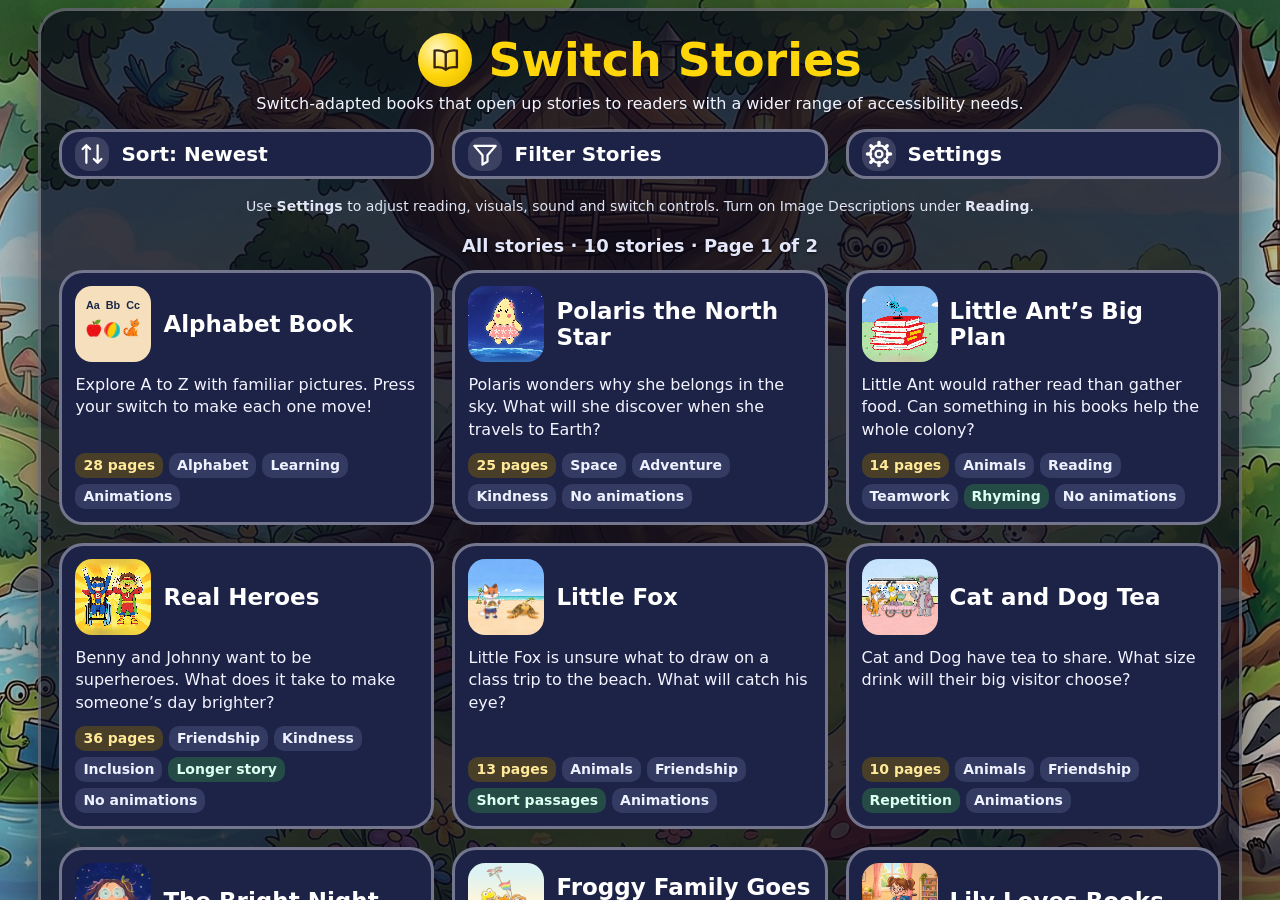
==== commit 4ff8f3e4: "Switch Stories: Alphabet Book and Polaris the North Star from the PC Hub New books: Alphabet Book (P" ====
--- a/index.html
+++ b/index.html
@@ -8,7 +8,7 @@
 <link rel="icon" type="image/png" sizes="32x32" href="/bennyshub/images/favicon-32.png">
 <link rel="icon" type="image/png" sizes="16x16" href="/bennyshub/images/favicon-16.png">
 <link href="/bennyshub/shared/offline-vendor/fonts/baloo2.css" rel="stylesheet">
-<link rel="stylesheet" href="css/style.css?v=2026.11.22.2">
+<link rel="stylesheet" href="css/style.css?v=2026.11.23.1">
 </head>
 <body>
 
@@ -38,28 +38,28 @@
 <script src="/bennyshub/shared/ios-audio-fix.js" onerror="console.warn('ios-audio-fix.js not loaded')"></script>
 
 <!-- Game modules. config.js holds every easy-to-change number, word and option. -->
-<script src="js/config.js?v=2026.11.22.2"></script>
-<script src="js/settings.js?v=2026.11.22.2"></script>
-<script src="js/reading-history.js?v=2026.11.22.2"></script>
-<script src="js/sound.js?v=2026.11.22.2"></script>
-<script src="js/library.js?v=2026.11.22.2"></script>
-<script src="js/descriptions.js?v=2026.11.22.2"></script>
-<script src="js/braille-books.js?v=2026.11.22.2"></script>
-<script src="stories/lily-loves-books/contact-shadows.js?v=2026.11.22.2"></script>
-<script src="stories/rocky-says-hello/contact-shadows.js?v=2026.11.22.2"></script>
+<script src="js/config.js?v=2026.11.23.1"></script>
+<script src="js/settings.js?v=2026.11.23.1"></script>
+<script src="js/reading-history.js?v=2026.11.23.1"></script>
+<script src="js/sound.js?v=2026.11.23.1"></script>
+<script src="js/library.js?v=2026.11.23.1"></script>
+<script src="js/descriptions.js?v=2026.11.23.1"></script>
+<script src="js/braille-books.js?v=2026.11.23.1"></script>
+<script src="stories/lily-loves-books/contact-shadows.js?v=2026.11.23.1"></script>
+<script src="stories/rocky-says-hello/contact-shadows.js?v=2026.11.23.1"></script>
 <!-- The list of stories. Each story's own story.js is loaded from it. -->
-<script src="stories/list.js?v=2026.11.22.2"></script>
-<script src="js/beach-walk.js?v=2026.11.22.2"></script>
-<script src="js/ocean-listen.js?v=2026.11.22.2"></script>
-<script src="js/sensory-actions.js?v=2026.11.22.2"></script>
-<script src="js/final-actions.js?v=2026.11.22.2"></script>
-<script src="js/illustration.js?v=2026.11.22.2"></script>
-<script src="js/scene.js?v=2026.11.22.2"></script>
-<script src="js/reader.js?v=2026.11.22.2"></script>
-<script src="js/story.js?v=2026.11.22.2"></script>
-<script src="js/input.js?v=2026.11.22.2"></script>
-<script src="js/ui.js?v=2026.11.22.2"></script>
-<script src="js/main.js?v=2026.11.22.2"></script>
+<script src="stories/list.js?v=2026.11.23.1"></script>
+<script src="js/beach-walk.js?v=2026.11.23.1"></script>
+<script src="js/ocean-listen.js?v=2026.11.23.1"></script>
+<script src="js/sensory-actions.js?v=2026.11.23.1"></script>
+<script src="js/final-actions.js?v=2026.11.23.1"></script>
+<script src="js/illustration.js?v=2026.11.23.1"></script>
+<script src="js/scene.js?v=2026.11.23.1"></script>
+<script src="js/reader.js?v=2026.11.23.1"></script>
+<script src="js/story.js?v=2026.11.23.1"></script>
+<script src="js/input.js?v=2026.11.23.1"></script>
+<script src="js/ui.js?v=2026.11.23.1"></script>
+<script src="js/main.js?v=2026.11.23.1"></script>
 
 </body>
 </html>
--- a/css/style.css
+++ b/css/style.css
@@ -857,7 +857,11 @@
 .nss-screen-library.nss-library-grid .nss-library-header .nss-settings-note { grid-area: 2 / 1 / 3 / -1; margin: 0; text-align: center; }
 .nss-screen-library.nss-library-grid .nss-library-header .nss-sub { grid-area: 3 / 1 / 4 / -1; text-align: center; }
 .nss-screen-library.nss-library-grid .nss-library-footer { display: grid; grid-template-columns: repeat(3, minmax(0, 1fr)); gap: 18px; }
-.nss-screen-library.nss-library-grid .nss-library-paging { grid-area: 1 / 2; }
+.nss-screen-library.nss-library-grid .nss-library-paging { grid-area: 1 / 1 / 2 / -1; display: grid; grid-template-columns: minmax(0, 1fr) minmax(0, 1fr) minmax(0, 1fr); gap: 18px; align-items: center; }
+.nss-screen-library.nss-library-grid .nss-library-paging[hidden] { display: none; }
+.nss-screen-library.nss-library-grid .nss-library-paging .nss-menu-item { width: 100%; max-width: none; justify-content: center; text-align: center; }
+.nss-library-paging .nss-menu-item:disabled { opacity: .4; cursor: default; }
+.nss-library-page-status { text-align: center; font: 600 17px/1.4 'Segoe UI', system-ui, sans-serif; }
 .nss-screen-library.nss-library-grid .nss-library-footer .nss-util { grid-column: 1 / -1; grid-template-columns: repeat(3, minmax(0, 1fr)); gap: 18px; }
 .nss-screen-library.nss-library-grid .nss-util [data-menu="help"] { grid-area: 1 / 1; }
 .nss-screen-library.nss-library-grid .nss-util [data-menu="exit"] { grid-area: 1 / 3; }
@@ -870,7 +874,13 @@
     .nss-screen-library.nss-library-grid .nss-library-header .nss-settings-note { grid-area: 4 / 1; }
     .nss-screen-library.nss-library-grid .nss-library-header .nss-sub { grid-area: 5 / 1; }
     .nss-screen-library.nss-library-grid .nss-library-footer { grid-template-columns: minmax(0, 1fr); }
-    .nss-screen-library.nss-library-grid .nss-library-paging { grid-area: 1 / 1; }
+    .nss-screen-library.nss-library-grid .nss-library-paging { grid-area: 1 / 1; grid-template-columns: repeat(2, minmax(0, 1fr)); gap: 12px; }
+    .nss-library-page-status { grid-area: 1 / 1 / 2 / -1; }
+    .nss-screen-library.nss-library-grid .nss-library-paging .nss-menu-item { grid-row: 2; }
+    .nss-screen-library.nss-library-grid .nss-library-filters .nss-menu-item,
+    .nss-screen-library.nss-library-grid .nss-library-footer .nss-menu-item { display: flex; flex-direction: row; align-items: center; justify-content: center; text-align: center; }
+    .nss-screen-library.nss-library-grid .nss-library-filters .nss-menu-label,
+    .nss-screen-library.nss-library-grid .nss-library-footer .nss-menu-label { flex: 0 1 auto; text-align: center; }
     .nss-screen-library.nss-library-grid .nss-library-footer .nss-util { grid-template-columns: minmax(0, 1fr); row-gap: 36px; }
     .nss-screen-library.nss-library-grid .nss-util [data-menu="exit"] { grid-area: 2 / 1; }
 }
